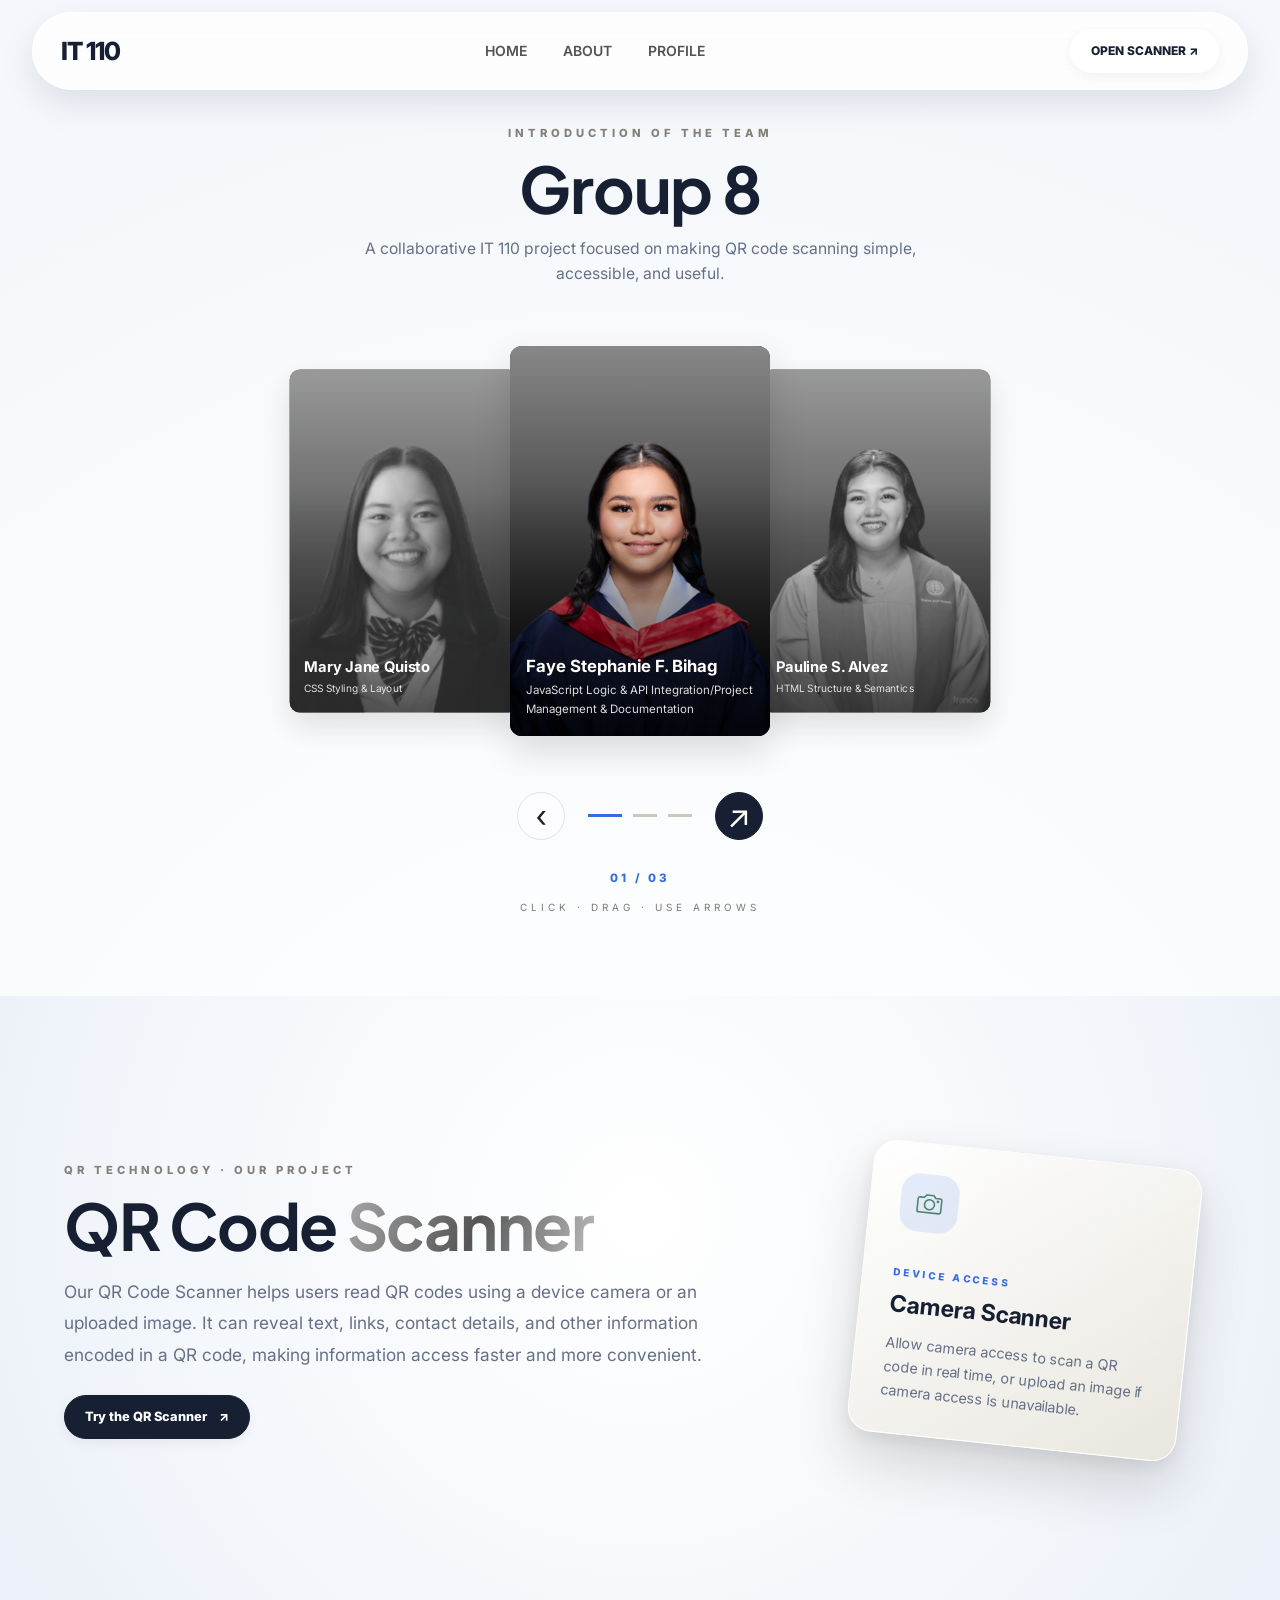
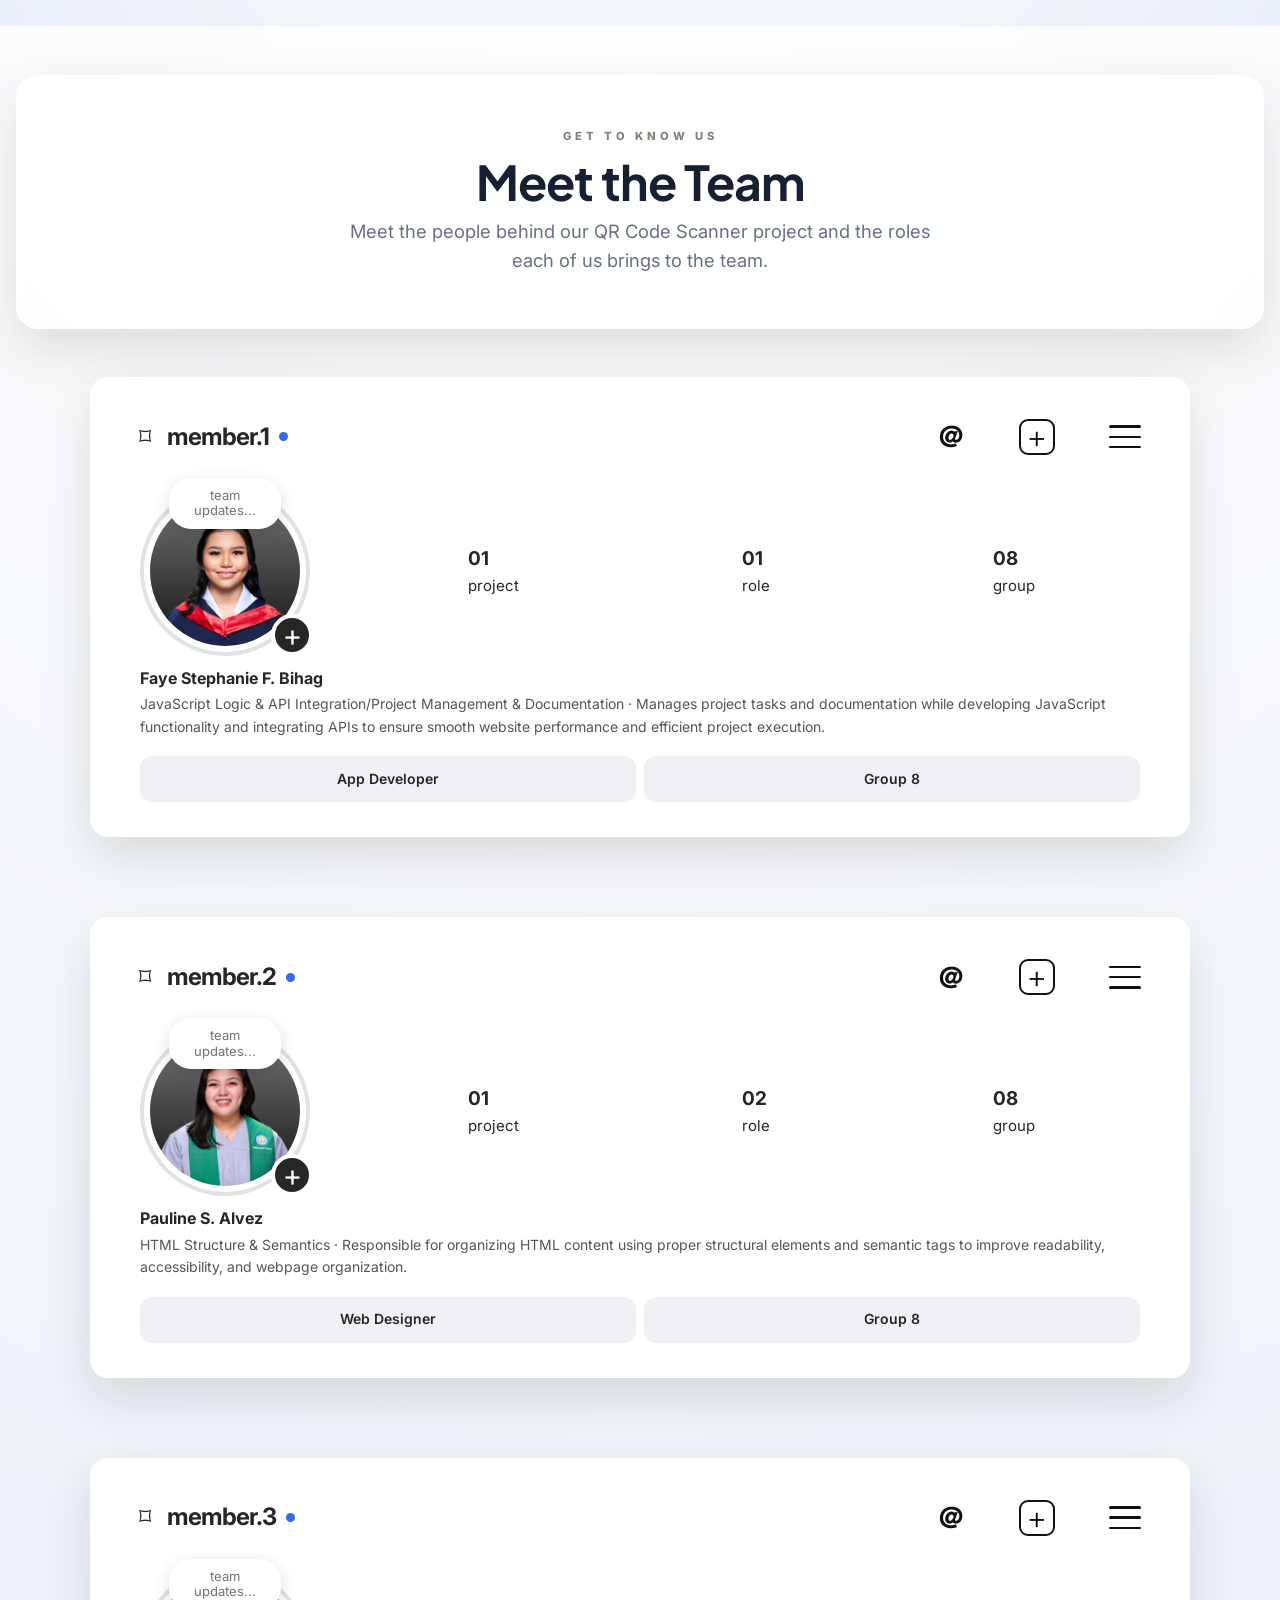
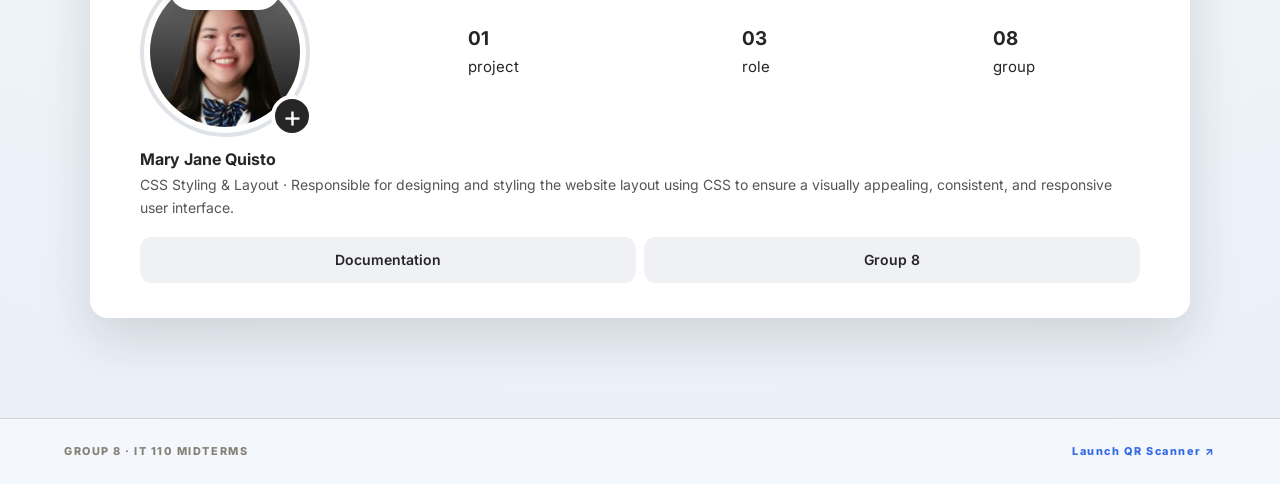
==== index.html @ 2e96002c "Initial commit" ====
<!DOCTYPE html>
<html lang="en">
 <head>
  <meta charset="utf-8"/>
  <meta content="width=device-width, initial-scale=1.0" name="viewport"/>
  <meta content="#f2efe8" name="theme-color"/>
  <title>
   Group 8 | IT 110 Portfolio
  </title>
  <link href="style.css" rel="stylesheet"/>
 </head>
 <body>
  <header class="site-header">
   <nav aria-label="Main navigation" class="main-nav">
    <div class="nav-content">
     <a class="logo" href="#home">
      IT 110
     </a>
     <ul class="nav-links">
      <li>
       <a href="#home">
        HOME
       </a>
      </li>
      <li>
       <a href="#about">
        ABOUT
       </a>
      </li>
      <li>
       <a href="#profiles">
        PROFILE
       </a>
      </li>
     </ul>
     <a class="nav-btn" href="app.html">
      OPEN SCANNER &nearrow;
     </a>
    </div>
   </nav>
  </header>
  <main class="pictures">
   <section aria-labelledby="team-title" class="team-section" id="home">
    <p class="eyebrow">
     INTRODUCTION OF THE TEAM
    </p>
    <h1 id="team-title">
     Group 8
    </h1>
    <p class="team-intro">
     A collaborative IT 110 project focused on making QR code scanning simple, accessible, and useful.
    </p>
    <div aria-label="Team member carousel" class="carousel" id="carousel">
     <div class="card-track" id="cardTrack">
      <article class="member-card" data-index="0" tabindex="0">
       <img alt="Portrait for Faye Stephanie F. Bihag" src="assets/faye.png"/>
       <div class="card-caption">
        <h2>
         Faye Stephanie F. Bihag
        </h2>
        <p>
         JavaScript Logic &amp; API Integration/Project Management &amp; Documentation
        </p>
       </div>
      </article>
      <article class="member-card" data-index="1" tabindex="0">
       <img alt="Portrait for Pauline S. Alvez" src="assets/alvez.png"/>
       <div class="card-caption">
        <h2>
         Pauline S. Alvez
        </h2>
        <p>
         HTML Structure &amp; Semantics
        </p>
       </div>
      </article>
      <article class="member-card" data-index="2" tabindex="0">
       <img alt="Portrait for Mary Jane Quisto" src="assets/quisto.png"/>
       <div class="card-caption">
        <h2>
         Mary Jane Quisto
        </h2>
        <p>
         CSS Styling &amp; Layout
        </p>
       </div>
      </article>
     </div>
    </div>
    <div aria-label="Carousel controls" class="carousel-controls">
     <button aria-label="Previous member" id="previous" type="button">
      &lsaquo;
     </button>
     <div aria-label="Choose a team member" class="indicators" id="indicators">
      <button aria-label="Show Faye Stephanie F. Bihag" type="button">
      </button>
      <button aria-label="Show Pauline S. Alvez" type="button">
      </button>
      <button aria-label="Show Mary Jane Quisto" type="button">
      </button>
     </div>
     <button aria-label="Next member" id="next" type="button">
      &nearrow;
     </button>
    </div>
    <p aria-live="polite" class="counter" id="counter">
     01 / 03
    </p>
    <p class="instruction">
     CLICK &middot; DRAG &middot; USE ARROWS
    </p>
   </section>
   <section aria-labelledby="about-title" class="about-section" id="about">
    <div class="about-layout">
     <div class="about-content">
      <p class="eyebrow">
       QR TECHNOLOGY &middot; OUR PROJECT
      </p>
      <h2 id="about-title">
       QR Code
       <span>
        Scanner
       </span>
      </h2>
      <p class="about-description">
       Our QR Code Scanner helps users read QR codes using a device camera or an uploaded image. It can reveal text, links, contact details, and other information encoded in a QR code, making information access faster and more convenient.
      </p>
      <a class="primary-link" href="app.html">
       Try the QR Scanner
       <span>
        &nearrow;
       </span>
      </a>
     </div>
     <div class="qr-card-area">
      <div class="qr-floating-card" id="qrFloatingCard">
       <div class="qr-card-icon">
        <img alt="" aria-hidden="true" src="assets/camera.svg"/>
       </div>
       <div class="qr-card-content">
        <p class="qr-card-label">
         DEVICE ACCESS
        </p>
        <h3>
         Camera Scanner
        </h3>
        <p>
         Allow camera access to scan a QR code in real time, or upload an image if camera access is unavailable.
        </p>
       </div>
      </div>
     </div>
    </div>
   </section>
   <div class="profiles-wrap" id="profiles">
    <header class="profiles-intro">
     <p class="eyebrow">
      GET TO KNOW US
     </p>
     <h2>
      Meet the Team
     </h2>
     <p>
      Meet the people behind our QR Code Scanner project and the roles each of us brings to the team.
     </p>
    </header>
    <section aria-label="Faye Stephanie F. Bihag profile" class="profile-section" id="bihag">
     <header class="profile-topbar">
      <span aria-hidden="true" class="profile-lock">
       ⌑
      </span>
      <h2 class="profile-username">
       member.1
      </h2>
      <span aria-label="Team member" class="profile-status-dot">
      </span>
      <div aria-hidden="true" class="profile-topbar-actions">
       <span class="profile-threads">
        ＠
       </span>
       <span class="profile-create">
        +
       </span>
       <span class="profile-menu">
        <i>
        </i>
        <i>
        </i>
        <i>
        </i>
       </span>
      </div>
     </header>
     <div class="profile-header">
      <div class="profile-picture-wrapper">
       <div class="profile-picture-ring">
        <img alt="Faye Stephanie F. Bihag's photo" class="profile-picture" src="assets/faye.png"/>
       </div>
       <span class="profile-note">
        team
        <br/>
        updates...
       </span>
       <span aria-hidden="true" class="profile-add-badge">
        +
       </span>
      </div>
      <div class="profile-stats">
       <div class="profile-stat">
        <strong>
         01
        </strong>
        <span>
         project
        </span>
       </div>
       <div class="profile-stat">
        <strong>
         01
        </strong>
        <span>
         role
        </span>
       </div>
       <div class="profile-stat">
        <strong>
         08
        </strong>
        <span>
         group
        </span>
       </div>
      </div>
     </div>
     <div class="profile-bio">
      <p class="profile-display-name">
       Faye Stephanie F. Bihag
      </p>
      <p class="profile-bio-text">
       JavaScript Logic &amp; API Integration/Project Management &amp; Documentation &middot; Manages project tasks and documentation while developing JavaScript functionality and integrating APIs to ensure smooth website performance and efficient project execution.
      </p>
     </div>
     <div class="profile-actions">
      <span class="profile-action-button">
       App Developer
      </span>
      <span class="profile-action-button">
       Group 8
      </span>
     </div>
    </section>
    <section aria-label="Pauline S. Alvez profile" class="profile-section" id="alvez">
     <header class="profile-topbar">
      <span aria-hidden="true" class="profile-lock">
       ⌑
      </span>
      <h2 class="profile-username">
       member.2
      </h2>
      <span aria-label="Team member" class="profile-status-dot">
      </span>
      <div aria-hidden="true" class="profile-topbar-actions">
       <span class="profile-threads">
        ＠
       </span>
       <span class="profile-create">
        +
       </span>
       <span class="profile-menu">
        <i>
        </i>
        <i>
        </i>
        <i>
        </i>
       </span>
      </div>
     </header>
     <div class="profile-header">
      <div class="profile-picture-wrapper">
       <div class="profile-picture-ring">
        <img alt="Pauline S. Alvez's photo" class="profile-picture" src="assets/alvez.png"/>
       </div>
       <span class="profile-note">
        team
        <br/>
        updates...
       </span>
       <span aria-hidden="true" class="profile-add-badge">
        +
       </span>
      </div>
      <div class="profile-stats">
       <div class="profile-stat">
        <strong>
         01
        </strong>
        <span>
         project
        </span>
       </div>
       <div class="profile-stat">
        <strong>
         02
        </strong>
        <span>
         role
        </span>
       </div>
       <div class="profile-stat">
        <strong>
         08
        </strong>
        <span>
         group
        </span>
       </div>
      </div>
     </div>
     <div class="profile-bio">
      <p class="profile-display-name">
       Pauline S. Alvez
      </p>
      <p class="profile-bio-text">
       HTML Structure &amp; Semantics &middot; Responsible for organizing HTML content using proper structural elements and semantic tags to improve readability, accessibility, and webpage organization.
      </p>
     </div>
     <div class="profile-actions">
      <span class="profile-action-button">
       Web Designer
      </span>
      <span class="profile-action-button">
       Group 8
      </span>
     </div>
    </section>
    <section aria-label="Mary Jane Quisto profile" class="profile-section" id="quisto">
     <header class="profile-topbar">
      <span aria-hidden="true" class="profile-lock">
       ⌑
      </span>
      <h2 class="profile-username">
       member.3
      </h2>
      <span aria-label="Team member" class="profile-status-dot">
      </span>
      <div aria-hidden="true" class="profile-topbar-actions">
       <span class="profile-threads">
        ＠
       </span>
       <span class="profile-create">
        +
       </span>
       <span class="profile-menu">
        <i>
        </i>
        <i>
        </i>
        <i>
        </i>
       </span>
      </div>
     </header>
     <div class="profile-header">
      <div class="profile-picture-wrapper">
       <div class="profile-picture-ring">
        <img alt="Mary Jane Quisto's photo" class="profile-picture" src="assets/quisto.png"/>
       </div>
       <span class="profile-note">
        team
        <br/>
        updates...
       </span>
       <span aria-hidden="true" class="profile-add-badge">
        +
       </span>
      </div>
      <div class="profile-stats">
       <div class="profile-stat">
        <strong>
         01
        </strong>
        <span>
         project
        </span>
       </div>
       <div class="profile-stat">
        <strong>
         03
        </strong>
        <span>
         role
        </span>
       </div>
       <div class="profile-stat">
        <strong>
         08
        </strong>
        <span>
         group
        </span>
       </div>
      </div>
     </div>
     <div class="profile-bio">
      <p class="profile-display-name">
       Mary Jane Quisto
      </p>
      <p class="profile-bio-text">
       CSS Styling &amp; Layout &middot; Responsible for designing and styling the website layout using CSS to ensure a visually appealing, consistent, and responsive user interface.
      </p>
     </div>
     <div class="profile-actions">
      <span class="profile-action-button">
       Documentation
      </span>
      <span class="profile-action-button">
       Group 8
      </span>
     </div>
    </section>
   </div>
  </main>
  <footer class="site-footer">
   <span>
    GROUP 8 &middot; IT 110 MIDTERMS
   </span>
   <a href="app.html">
    Launch QR Scanner &nearrow;
   </a>
  </footer>
  <script defer="" src="script.js">
  </script>
 </body>
</html>
---- style.css ----
@import url('https://fonts.googleapis.com/css2?family=Inter:wght@400;500;600;700;800&family=Plus+Jakarta+Sans:wght@400;500;600;700;800&display=swap');

:root {
  --paper:#f4f7fb;
  --ink:#172033;
  --muted:#657086;
  --blue:#356ae6;
  --line:#dce3ed;
  --glass:rgba(255,255,255,.78);
  --glass-scrolled:rgba(255,255,255,.94);
}

* {
  box-sizing:border-box;
  margin:0;
  padding:0;
}
html {
  scroll-behavior:smooth;
  scroll-padding-top:110px;
}
body {
  padding-top:105px;
  background:var(--paper);
  color:var(--ink);
  font-family:"Inter", "Segoe UI", Arial, sans-serif;
  line-height:1.6;
}
a {
  color:inherit;
  text-decoration:none;
}
button {
  font:inherit;
}
img {
  display:block;
  max-width:100%;
}
.site-header {
  position:relative;
  z-index:1000;
}
.main-nav {
  position:fixed;
  z-index:1000;
  top:12px;
  left:2.5%;
  width:95%;
  border:1px solid rgba(255,255,255,.78);
  border-radius:50px;
  background:var(--glass);
  box-shadow:0 14px 34px rgba(23,32,51,.10);
  backdrop-filter:blur(18px);
  -webkit-backdrop-filter:blur(18px);
  transition:background .3s,box-shadow .3s,top .3s;
}
.main-nav.scrolled {
  top:8px;
  background:var(--glass-scrolled);
  box-shadow:0 10px 28px rgba(38,34,26,.1);
}
.nav-content {
  display:flex;
  align-items:center;
  justify-content:space-between;
  gap:24px;
  width:100%;
  min-height:76px;
  padding:12px 28px;
}
.logo {
  font-size:25px;
  font-weight:800;
  letter-spacing:-1px;
  white-space:nowrap;
}
.nav-links {
  display:flex;
  align-items:center;
  justify-content:center;
  gap:clamp(14px,2.5vw,35px);
  list-style:none;
}
.nav-links a {
  display:inline-block;
  padding:8px 2px;
  color:#55534f;
  font-size:14px;
  font-weight:600;
}
.nav-links a:hover,.nav-links a:focus-visible {
  color:#000;
}
.nav-btn,.primary-link {
  display:inline-flex;
  align-items:center;
  justify-content:center;
  gap:12px;
  min-height:42px;
  padding:11px 20px;
  border:1px solid rgba(255,255,255,.8);
  border-radius:30px;
  background:rgba(255,255,255,.7);
  box-shadow:0 4px 12px rgba(38,34,26,.06);
  font-size:12px;
  font-weight:800;
  white-space:nowrap;
  transition:transform .25s,background .25s;
}
.nav-btn:hover,.primary-link:hover {
  background:white;
  transform:translateY(-2px);
}
.pictures {
  min-height:100vh;
  overflow:hidden;
  background:radial-gradient(circle at 50% 35%,#ffffff 0%,var(--paper) 60%,#eaf0f8 100%);
}
.team-section {
  max-width:1200px;
  margin:0 auto;
  padding:20px 5% 80px;
  text-align:center;
}
.eyebrow {
  color:#858178;
  font-size:.7rem;
  font-weight:800;
  letter-spacing:.25rem;
}
.team-section h1 {
  font-family:"Plus Jakarta Sans","Inter",sans-serif;
  margin:.6rem 0 .8rem;
  font-size:clamp(2.2rem,5vw,4rem);
  letter-spacing:-.08rem;
  line-height:1.1;
}
.team-intro {
  max-width:600px;
  margin:0 auto;
  color:var(--muted);
  font-size:.98rem;
}
.carousel {
  position:relative;
  width:100%;
  max-width:1100px;
  height:470px;
  margin:20px auto 0;
  overflow:hidden;
  touch-action:pan-y;
  user-select:none;
}
.card-track {
  position:absolute;
  inset:0;
}
.member-card {
  position:absolute;
  top:50%;
  left:50%;
  width:260px;
  height:390px;
  overflow:hidden;
  border-radius:12px;
  background:#343434;
  box-shadow:0 16px 35px #0002;
  cursor:pointer;
  transform:translate(-50%,-50%);
  transition:left .45s,transform .45s,opacity .45s,filter .45s;
}
.member-card img {
  width:100%;
  height:100%;
  object-fit:cover;
  pointer-events:none;
  -webkit-user-drag:none;
}
.member-card:after {
  position:absolute;
  inset:35% 0 0;
  background:linear-gradient(transparent,#000c);
  content:"";
  pointer-events:none;
}
.card-caption {
  position:absolute;
  z-index:2;
  bottom:0;
  left:0;
  width:100%;
  padding:1rem 1rem 1.1rem;
  color:#fff;
  text-align:left;
}
.card-caption h2 {
  margin-bottom:.2rem;
  font-size:1.05rem;
  line-height:1.4;
}
.card-caption p {
  color:#dedede;
  font-size:.72rem;
}
.member-card.active {
  z-index:5;
  opacity:1;
  filter:none;
  transform:translate(-50%,-50%) scale(1);
}
.member-card.side-left,.member-card.side-right {
  z-index:3;
  opacity:.84;
  filter:grayscale(1);
  transform:translate(-50%,-50%) scale(.88);
}
.member-card.side-left {
  left:28%;
}
.member-card.side-right {
  left:72%;
}
.member-card.hidden-card {
  z-index:1;
  opacity:0;
  pointer-events:none;
  filter:grayscale(1);
  transform:translate(-50%,-50%) scale(.75);
}
.carousel-controls {
  display:flex;
  align-items:center;
  justify-content:center;
  gap:1.4rem;
  margin:1rem auto .8rem;
}
.carousel-controls>button {
  width:48px;
  height:48px;
  border:1px solid var(--line);
  border-radius:50%;
  background:#ffffff59;
  color:var(--ink);
  font-size:2rem;
  line-height:1;
  cursor:pointer;
  transition:background .25s,transform .25s;
}
.carousel-controls>button:hover {
  background:#dedbd3d9;
  transform:translateY(-1px);
}
#next {
  border-color:var(--ink);
  background:var(--ink);
  color:#fff;
}
#next:hover {
  border-color:var(--blue);
  background:var(--blue);
}
.indicators {
  display:flex;
  align-items:center;
  gap:.7rem;
}
.indicators button {
  width:24px;
  height:3px;
  border:0;
  background:#cbc7be;
  cursor:pointer;
  transition:background .3s,width .3s;
}
.indicators button.active {
  width:34px;
  background:var(--blue);
}
.counter {
  margin-top:1.8rem;
  color:var(--blue);
  font-size:.72rem;
  font-weight:800;
  letter-spacing:.18rem;
}
.instruction {
  margin-top:.8rem;
  color:#7c7a74;
  font-size:.62rem;
  letter-spacing:.25rem;
}
.about-section {
  min-height:70vh;
  padding:80px 5%;
  background:radial-gradient(circle at 50% 35%,#ffffff 0%,var(--paper) 60%,#eaf0f8 100%);
  scroll-margin-top:105px;
}
.about-layout {
  display:grid;
  grid-template-columns:minmax(0,1.4fr) minmax(260px,.8fr);
  align-items:center;
  gap:clamp(40px,8vw,110px);
  width:min(100%,1200px);
  min-height:50vh;
  margin:0 auto;
}
.about-content {
  width:100%;
  text-align:left;
}
.about-content h2 {
  font-family:"Plus Jakarta Sans","Inter",sans-serif;
  margin:.6rem 0 1rem;
  font-size:clamp(2.2rem,5vw,4rem);
  letter-spacing:-.08rem;
  line-height:1.1;
}
.about-content h2 span {
  background:linear-gradient(110deg,#a8a8a8,#555 52%,#bdbdbd);
  background-clip:text;
  -webkit-background-clip:text;
  color:transparent;
}
.about-description {
  max-width:680px;
  margin:0 0 25px;
  color:var(--muted);
  font-size:clamp(.95rem,1.5vw,1.08rem);
  line-height:1.8;
}
.primary-link {
  background:var(--ink);
  color:white;
  border-color:var(--ink);
  font-size:.8rem;
}
.primary-link:hover {
  background:var(--blue);
  color:white;
}
.qr-card-area {
  display:grid;
  justify-items:center;
  perspective:900px;
}
.qr-floating-card {
  width:min(100%,330px);
  min-height:250px;
  padding:30px;
  border:1px solid #ffffffd9;
  border-radius:24px;
  background:linear-gradient(145deg,#ffffffe0,#e6e2d6c7);
  box-shadow:0 28px 55px #26221a29,0 6px 15px #26221a12;
  transform:rotate(6deg);
  cursor:grab;
  touch-action:pan-y;
  transition:transform .35s,box-shadow .25s;
}
.qr-floating-card:hover {
  box-shadow:0 34px 65px #26221a33;
}
.qr-card-icon {
  display:grid;
  place-items:center;
  width:58px;
  height:58px;
  margin-bottom:34px;
  border-radius:18px;
  background:#356ae61f;
}
.qr-card-icon img {
  width:30px;
  height:30px;
  object-fit:contain;
}
.qr-card-content h3 {
  margin:0 0 8px;
  font-size:1.45rem;
}
.qr-card-content p {
  color:var(--muted);
  font-size:.9rem;
  line-height:1.65;
}
.qr-card-content .qr-card-label {
  margin-bottom:6px;
  color:var(--blue);
  font-size:.62rem;
  font-weight:800;
  letter-spacing:.18rem;
}
.profiles-wrap {
  padding:1px 0 20px;
}
.profiles-intro {
  width:calc(100% - 32px);
  margin:48px auto 40px;
  padding:clamp(28px,5vw,52px) clamp(20px,6vw,64px);
  border:1px solid #ffffffe6;
  border-radius:22px;
  background:#ffffffd1;
  box-shadow:0 22px 52px #26221a21;
  text-align:center;
}
.profiles-intro h2 {
  font-family:"Plus Jakarta Sans","Inter",sans-serif;
  margin:8px 0;
  color:var(--ink);
  font-size:clamp(2.1rem,4.5vw,3rem);
  letter-spacing:-.06rem;
  line-height:1.15;
}
.profiles-intro>p:last-child {
  max-width:600px;
  margin:0 auto;
  color:var(--muted);
  font-size:clamp(1rem,1.6vw,1.15rem);
}
.profile-section {
  width:calc(100% - 32px);
  max-width:1100px;
  margin:48px auto 80px;
  padding:28px clamp(18px,5vw,48px) 34px;
  color:#262626;
  background:#fff;
  border:1px solid #ffffffe6;
  border-radius:18px;
  box-shadow:0 20px 50px #26221a24;
}
.profile-topbar {
  display:flex;
  align-items:center;
  gap:10px;
  min-height:62px;
  margin:0 auto 18px;
}
.profile-lock {
  width:18px;
  flex:0 0 auto;
  font-size:24px;
}
.profile-topbar .profile-username {
  font-size:24px;
  font-weight:700;
  letter-spacing:-.04em;
}
.profile-status-dot {
  width:9px;
  height:9px;
  border-radius:50%;
  background:var(--blue);
}
.profile-topbar-actions {
  display:flex;
  align-items:center;
  gap:clamp(18px,7vw,54px);
  margin-left:auto;
  color:#111;
}
.profile-threads {
  font-size:29px;
  font-weight:700;
  line-height:1;
}
.profile-create {
  display:grid;
  place-items:center;
  width:36px;
  height:36px;
  border:2.5px solid;
  border-radius:9px;
  font-size:32px;
  font-weight:300;
  line-height:1;
}
.profile-menu {
  display:flex;
  flex-direction:column;
  justify-content:space-between;
  width:32px;
  height:23px;
}
.profile-menu i {
  display:block;
  height:2.5px;
  border-radius:2px;
  background:currentColor;
}
.profile-header {
  display:grid;
  grid-template-columns:170px minmax(0,1fr);
  align-items:center;
  gap:clamp(24px,5vw,52px);
  max-width:1000px;
  margin:0 auto;
}
.profile-picture-wrapper {
  position:relative;
  width:170px;
  aspect-ratio:1;
}
.profile-picture-ring {
  width:100%;
  height:100%;
  padding:6px;
  border:4px solid #dfe2e6;
  border-radius:50%;
  background:#fff;
}
.profile-picture {
  width:100%;
  height:100%;
  object-fit:cover;
  border-radius:50%;
}
.profile-note {
  position:absolute;
  top:-8px;
  left:50%;
  z-index:2;
  min-width:112px;
  padding:10px 14px;
  border-radius:22px;
  background:#fff;
  box-shadow:0 4px 16px #0002;
  color:#737373;
  font-size:13px;
  line-height:1.2;
  text-align:center;
  transform:translateX(-50%);
}
.profile-add-badge {
  position:absolute;
  right:-3px;
  bottom:0;
  display:grid;
  place-items:center;
  width:42px;
  height:42px;
  border:4px solid #fff;
  border-radius:50%;
  background:#262626;
  color:#fff;
  font-size:30px;
  line-height:1;
}
.profile-stats {
  display:flex;
  align-items:center;
  justify-content:space-around;
  gap:12px;
}
.profile-stat {
  display:flex;
  flex-direction:column;
  align-items:flex-start;
}
.profile-stat strong {
  font-size:19px;
}
.profile-stat span {
  font-size:15px;
}
.profile-bio {
  max-width:1000px;
  margin:10px auto 0;
}
.profile-display-name {
  font-size:16px;
  font-weight:700;
}
.profile-bio-text {
  margin-top:2px;
  font-size:14px;
  color:#555;
}
.profile-actions {
  display:flex;
  gap:8px;
  width:100%;
  max-width:1000px;
  margin:18px auto 0;
}
.profile-action-button {
  display:flex;
  flex:1;
  min-width:0;
  min-height:46px;
  align-items:center;
  justify-content:center;
  padding:8px 12px;
  border-radius:12px;
  background:#f0f1f4;
  color:#262626;
  font-size:14px;
  font-weight:600;
  text-align:center;
}
.site-footer {
  display:flex;
  justify-content:space-between;
  gap:20px;
  padding:24px 5%;
  border-top:1px solid #d8d3ca;
  color:#858178;
  font-size:.68rem;
  font-weight:800;
  letter-spacing:.14em;
}
.site-footer a {
  color:var(--blue);
}
button:focus-visible,a:focus-visible,.member-card:focus-visible {
  outline:2px solid var(--blue);
  outline-offset:4px;
}

@media(max-width:760px) {
  .nav-content {
    min-height:65px;
    gap:12px;
    padding:10px 16px;
  }
  .logo {
    font-size:19px;
  }
  .nav-links {
    gap:12px;
  }
  .nav-links a {
    font-size:10px;
  }
  .nav-btn {
    min-height:34px;
    padding:8px 11px;
    font-size:10px;
  }
  .carousel {
    height:420px;
  }
  .member-card {
    width:235px;
    height:350px;
  }
  .member-card.side-left {
    left:24%;
    transform:translate(-50%,-50%) scale(.82);
  }
  .member-card.side-right {
    left:76%;
    transform:translate(-50%,-50%) scale(.82);
  }
  .about-layout {
    grid-template-columns:minmax(0,1.1fr) minmax(220px,.9fr);
    gap:32px;
  }
  .qr-floating-card {
    padding:24px;
  }
  .profile-header {
    grid-template-columns:140px minmax(0,1fr);
    gap:20px;
  }
  .profile-picture-wrapper {
    width:140px;
  }
}

@media(max-width:480px) {
  body {
    padding-top:120px;
  }
  .main-nav {
    top:8px;
    left:2%;
    width:96%;
    border-radius:26px;
  }
  .nav-content {
    flex-wrap:wrap;
    justify-content:space-between;
    gap:8px;
    padding:10px 12px;
  }
  .logo {
    font-size:17px;
  }
  .nav-links {
    order:3;
    justify-content:center;
    flex-wrap:wrap;
    width:100%;
    gap:6px 14px;
  }
  .nav-links a {
    font-size:10px;
  }
  .nav-btn {
    margin-left:auto;
    padding:7px 9px;
    font-size:9px;
  }
  .team-section {
    padding-bottom:55px;
  }
  .carousel {
    height:385px;
  }
  .member-card {
    width:210px;
    height:325px;
  }
  .carousel-controls {
    gap:.85rem;
  }
  .indicators {
    gap:.45rem;
  }
  .indicators button {
    width:13px;
  }
  .indicators button.active {
    width:20px;
  }
  .carousel-controls>button {
    width:40px;
    height:40px;
  }
  .about-section {
    min-height:auto;
    padding:56px 6%;
  }
  .about-layout {
    grid-template-columns:1fr;
    gap:42px;
    min-height:0;
  }
  .qr-card-area {
    justify-self:center;
    width:min(100%,330px);
  }
  .qr-floating-card {
    min-height:220px;
  }
  .profiles-intro {
    margin:30px auto;
  }
  .profile-section {
    width:calc(100% - 24px);
    margin:28px auto 48px;
    padding:24px 6% 30px;
    border-radius:14px;
  }
  .profile-topbar {
    min-height:48px;
    gap:7px;
    margin-bottom:16px;
  }
  .profile-topbar .profile-username {
    font-size:17px;
    overflow-wrap:anywhere;
  }
  .profile-topbar-actions {
    gap:12px;
  }
  .profile-threads {
    display:none;
  }
  .profile-create {
    width:28px;
    height:28px;
    font-size:24px;
  }
  .profile-menu {
    width:23px;
    height:18px;
  }
  .profile-header {
    grid-template-columns:88px minmax(0,1fr);
    gap:10px;
  }
  .profile-picture-wrapper {
    width:88px;
  }
  .profile-add-badge {
    width:31px;
    height:31px;
    font-size:23px;
  }
  .profile-note {
    min-width:84px;
    padding:8px;
    font-size:11px;
  }
  .profile-stats {
    justify-content:space-between;
    gap:4px;
  }
  .profile-stat strong {
    font-size:16px;
  }
  .profile-stat span {
    font-size:11px;
  }
  .profile-action-button {
    min-height:42px;
    padding:6px 5px;
    font-size:12px;
  }
  .site-footer {
    font-size:.55rem;
    letter-spacing:.06em;
  }
}

@media(prefers-reduced-motion:reduce) {
  html {
    scroll-behavior:auto;
  }
  *,*::before,*::after {
    transition-duration:.01ms!important;
  }
}
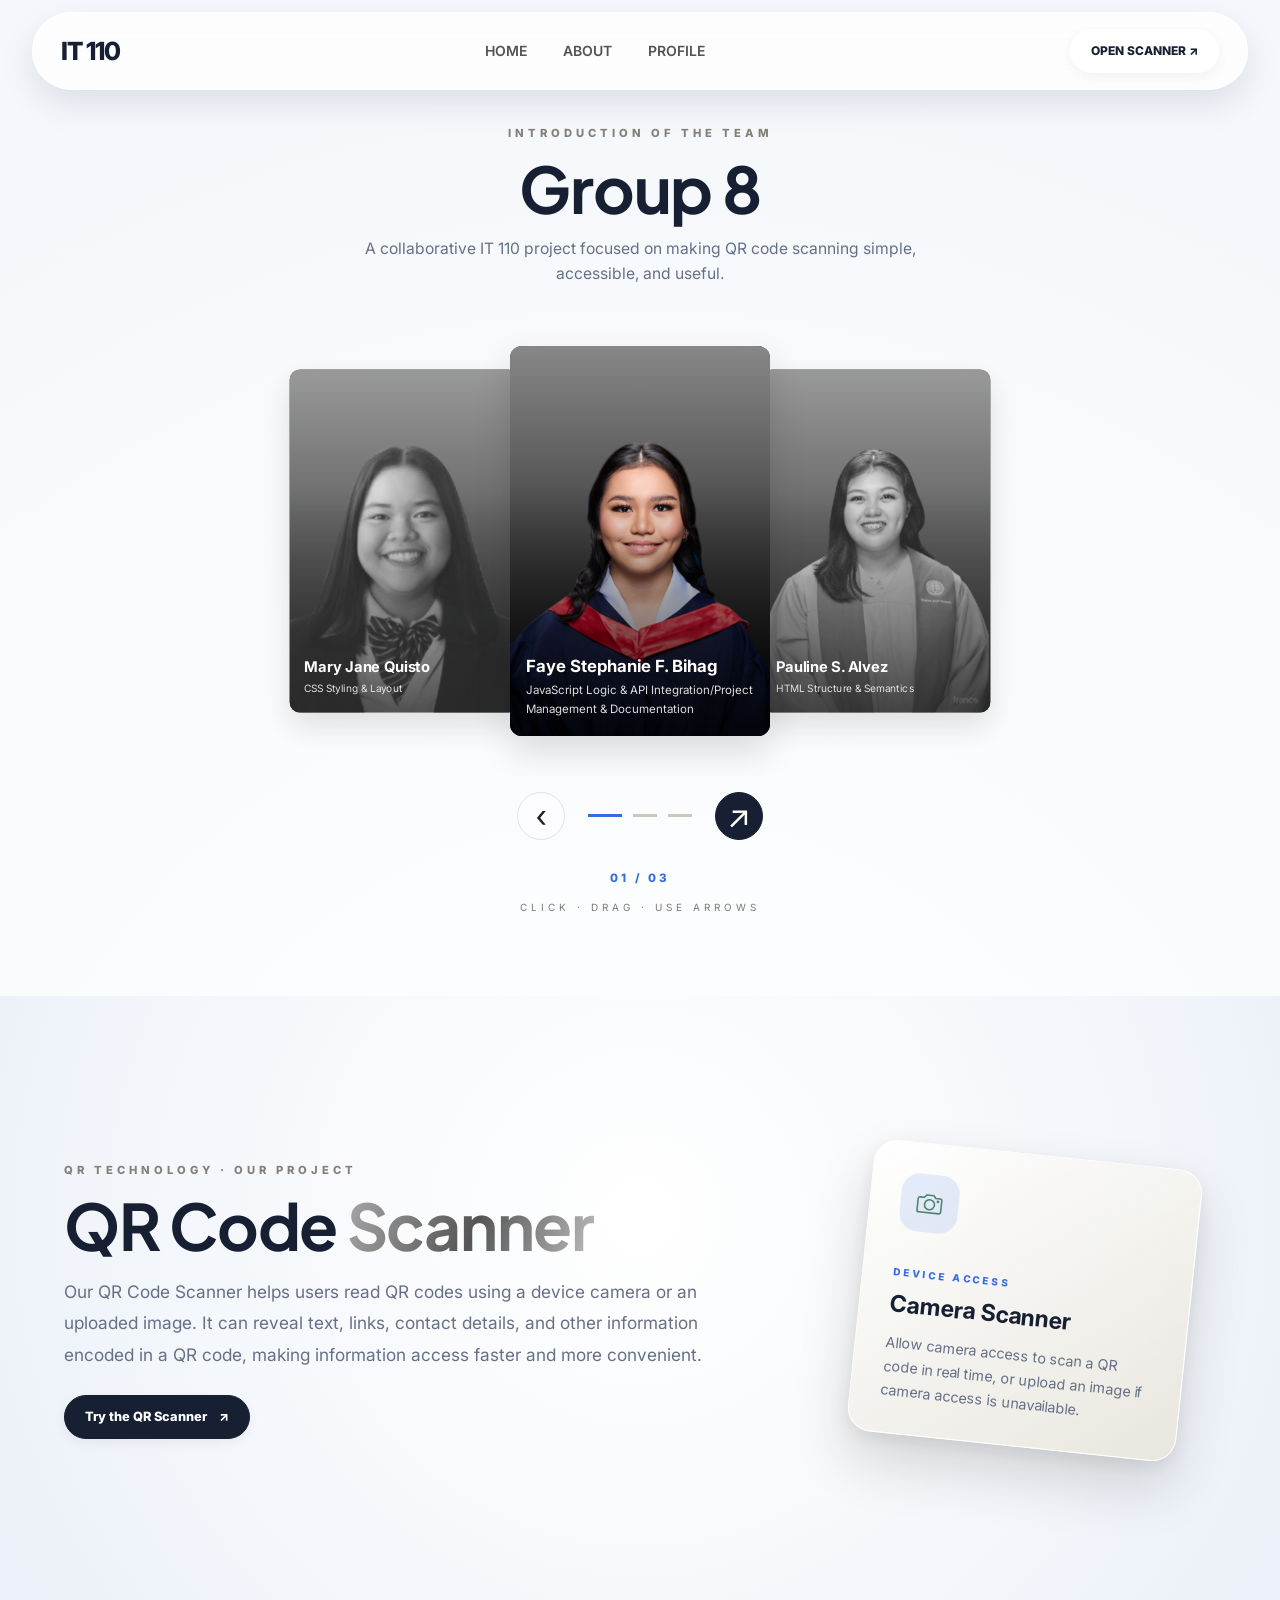
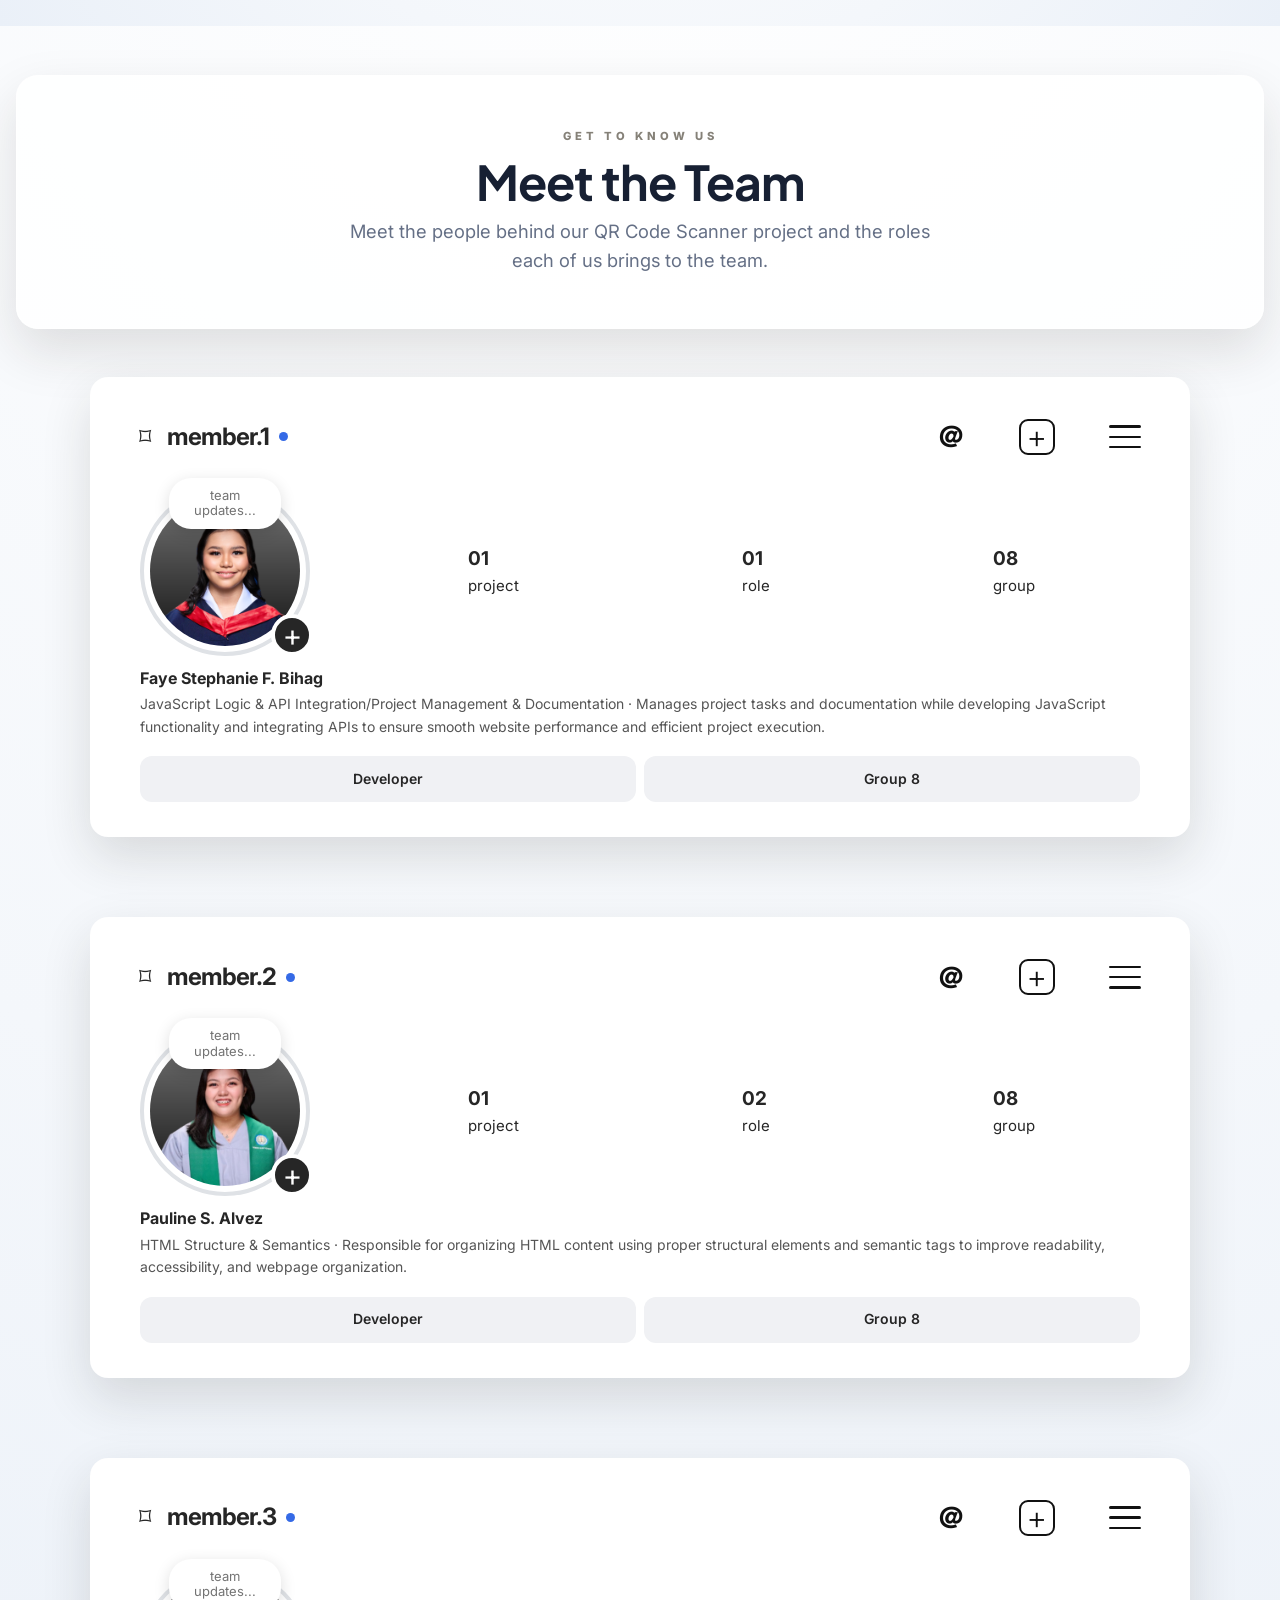
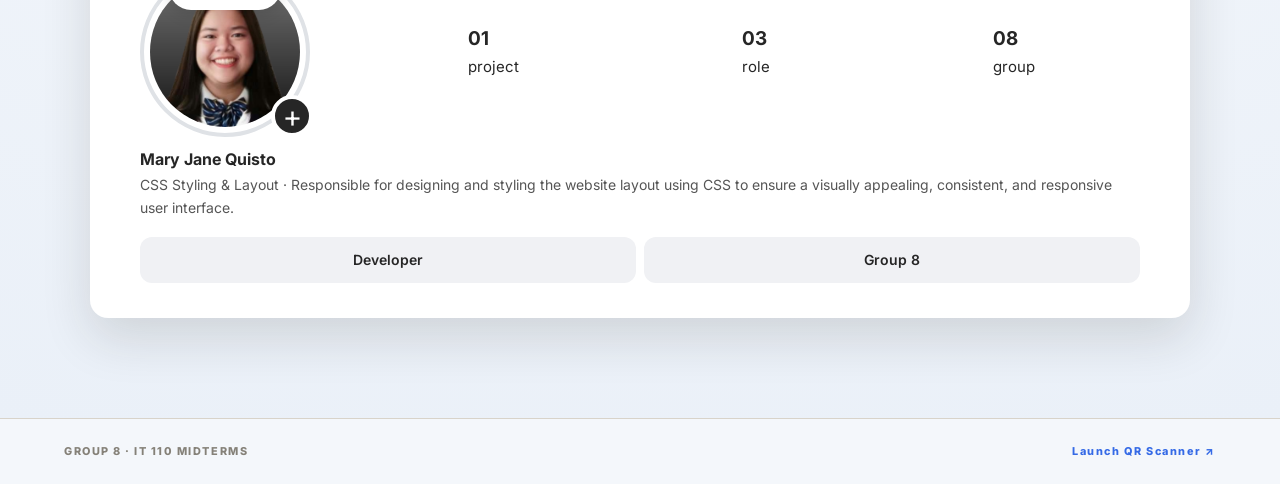
==== commit 96536820: "adjusted text" ====
--- a/index.html
+++ b/index.html
@@ -242,7 +242,7 @@
      </div>
      <div class="profile-actions">
       <span class="profile-action-button">
-       App Developer
+       Developer
       </span>
       <span class="profile-action-button">
        Group 8
@@ -327,7 +327,7 @@
      </div>
      <div class="profile-actions">
       <span class="profile-action-button">
-       Web Designer
+       Developer
       </span>
       <span class="profile-action-button">
        Group 8
@@ -412,7 +412,7 @@
      </div>
      <div class="profile-actions">
       <span class="profile-action-button">
-       Documentation
+       Developer
       </span>
       <span class="profile-action-button">
        Group 8
